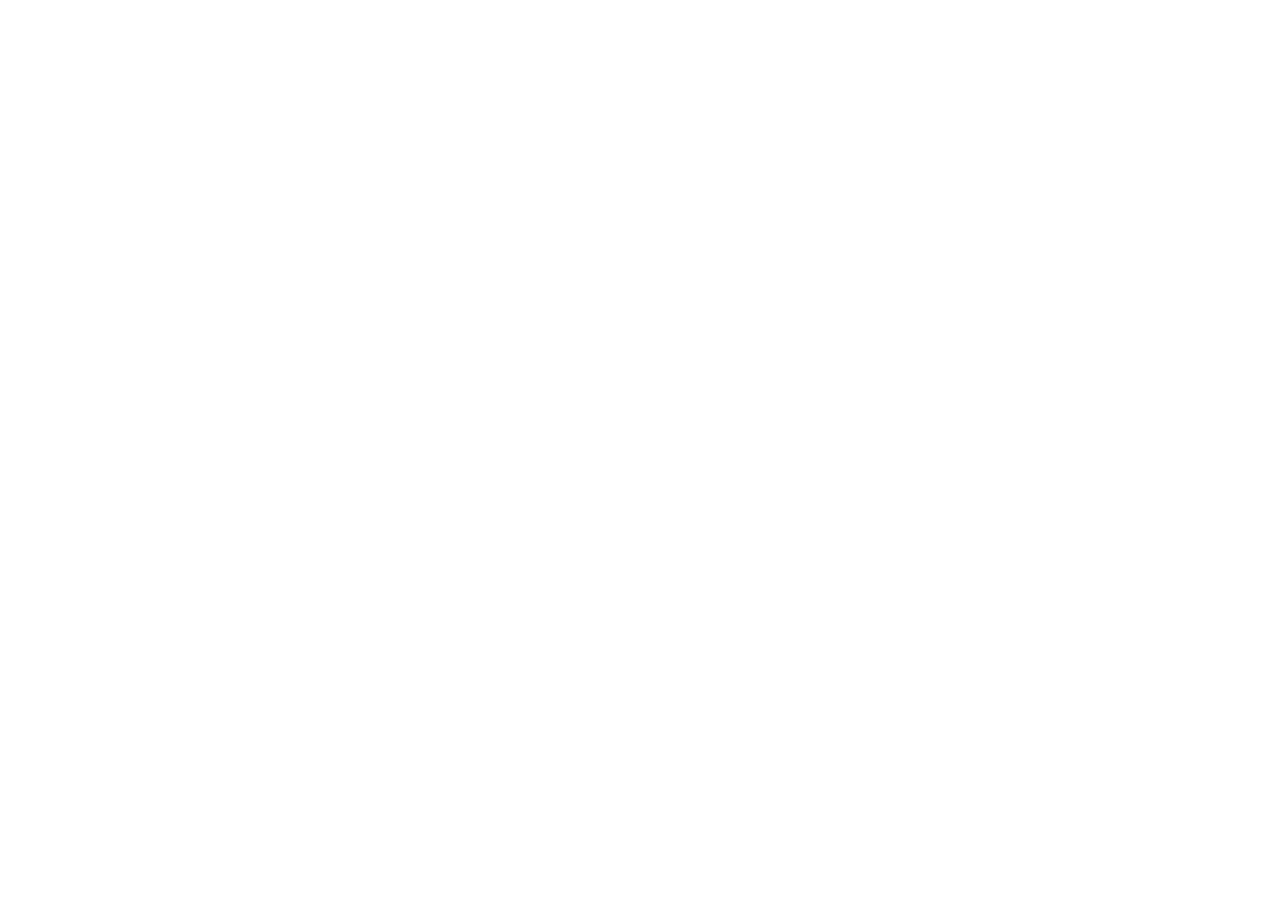
==== IDOR/index.html @ e3410c8d "init IDOR files" ====
<!doctype html>
<html lang="en">
  <head>
    <meta charset="UTF-8" />
    <meta name="viewport" content="width=device-width, initial-scale=1.0" />
    <title>IDOR Demonstration</title>
    <script src="./script.js" defer></script>
  </head>
  <body></body>
</html>
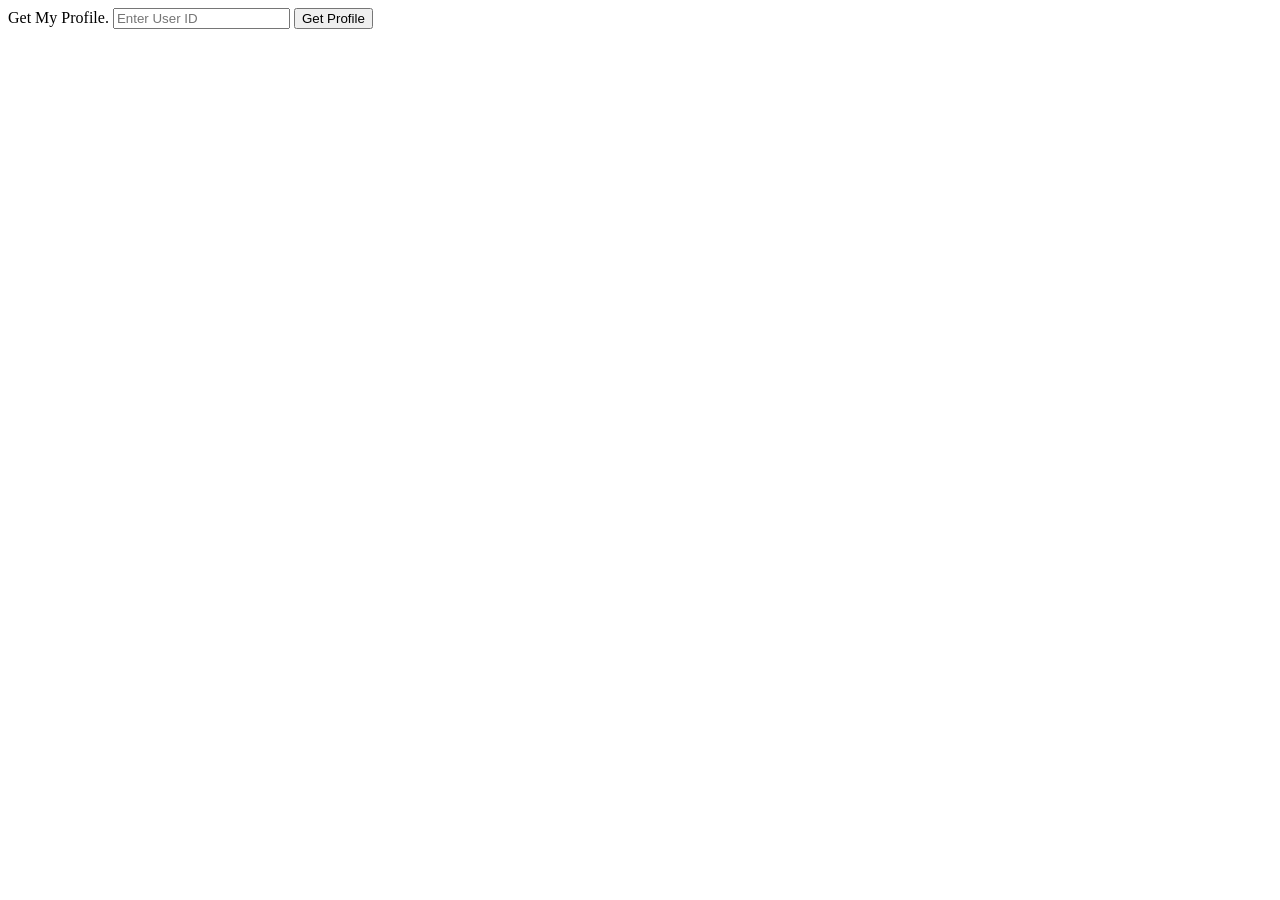
==== commit 74b5af21: "feat(IDOR): implemented the first version of the IDOR demonstration" ====
--- a/IDOR/index.html
+++ b/IDOR/index.html
@@ -6,5 +6,15 @@
     <title>IDOR Demonstration</title>
     <script src="./script.js" defer></script>
   </head>
-  <body></body>
+  <body>
+    <label for="get_user">Get My Profile.</label>
+    <input
+      type="text"
+      id="get_user"
+      name="get_user"
+      placeholder="Enter User ID"
+    />
+    <button type="submit" onClick="getUserProfile()">Get Profile</button>
+    <div id="result"></div>
+  </body>
 </html>
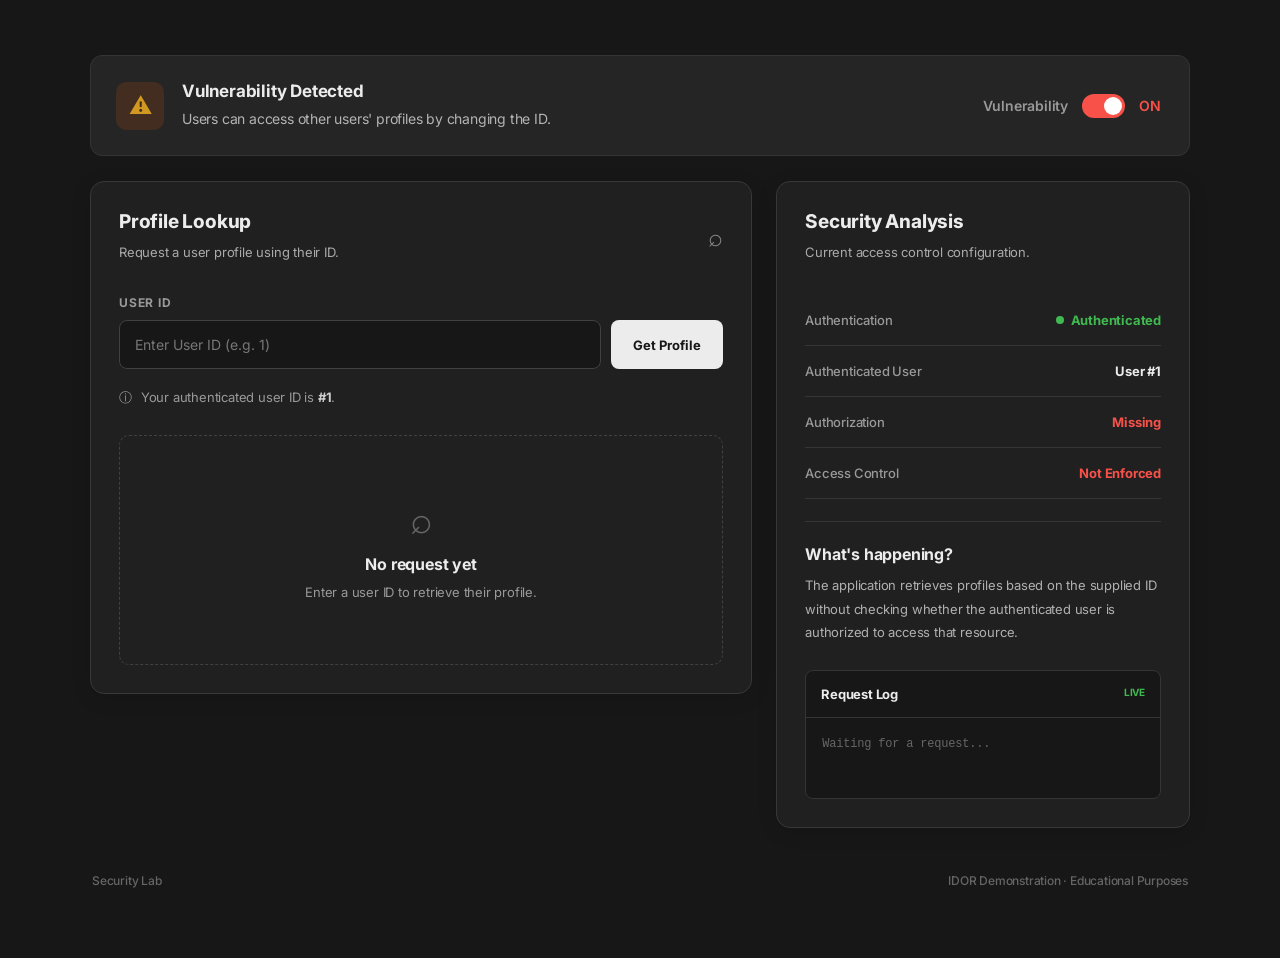
==== commit 8e385c63: "feat(IDOR): final version is done and the demonstration is fully functional and implemented" ====
--- a/IDOR/index.html
+++ b/IDOR/index.html
@@ -3,18 +3,156 @@
   <head>
     <meta charset="UTF-8" />
     <meta name="viewport" content="width=device-width, initial-scale=1.0" />
-    <title>IDOR Demonstration</title>
+
+    <title>IDOR Vulnerability Demo</title>
+
+    <link rel="preconnect" href="https://fonts.googleapis.com" />
+    <link rel="preconnect" href="https://fonts.gstatic.com" crossorigin />
+    <link
+      href="https://fonts.googleapis.com/css2?family=Inter:wght@400;500;600;700;800&display=swap"
+      rel="stylesheet"
+    />
+
+    <link rel="stylesheet" href="./style.css" />
     <script src="./script.js" defer></script>
   </head>
+
   <body>
-    <label for="get_user">Get My Profile.</label>
-    <input
-      type="text"
-      id="get_user"
-      name="get_user"
-      placeholder="Enter User ID"
-    />
-    <button type="submit" onClick="getUserProfile()">Get Profile</button>
-    <div id="result"></div>
+    <main class="container">
+      <section class="status-panel">
+        <div class="status-info">
+          <div class="status-icon" id="statusIcon">⚠</div>
+
+          <div>
+            <h3 id="statusTitle">Vulnerability Detected</h3>
+            <p id="statusDescription">
+              Users can access other users' profiles by changing the ID.
+            </p>
+          </div>
+        </div>
+
+        <div class="toggle-container">
+          <span class="toggle-label">Vulnerability</span>
+
+          <button
+            type="button"
+            class="toggle active"
+            id="vulnerabilityToggle"
+            aria-label="Toggle IDOR vulnerability"
+            aria-pressed="true"
+          >
+            <span></span>
+          </button>
+
+          <span id="toggleState">ON</span>
+        </div>
+      </section>
+
+      <section class="content-grid">
+        <div class="lookup-panel panel">
+          <div class="panel-heading">
+            <div>
+              <h2>Profile Lookup</h2>
+              <p>Request a user profile using their ID.</p>
+            </div>
+            <span class="panel-icon">⌕</span>
+          </div>
+
+          <div class="input-group">
+            <label for="get_user">USER ID</label>
+
+            <div class="input-wrapper">
+              <input
+                type="text"
+                id="get_user"
+                placeholder="Enter User ID (e.g. 1)"
+                autocomplete="off"
+              />
+
+              <button type="button" id="getProfileButton">Get Profile</button>
+            </div>
+          </div>
+
+          <div class="hint">
+            <span>ⓘ</span>
+            <p>
+              Your authenticated user ID is
+              <strong>#1</strong>.
+            </p>
+          </div>
+
+          <div class="result-container" id="result">
+            <div class="empty-state">
+              <span class="empty-icon">⌕</span>
+              <h3>No request yet</h3>
+              <p>Enter a user ID to retrieve their profile.</p>
+            </div>
+          </div>
+        </div>
+
+        <aside class="info-panel panel">
+          <div class="panel-heading">
+            <div>
+              <h2>Security Analysis</h2>
+              <p>Current access control configuration.</p>
+            </div>
+          </div>
+
+          <div class="analysis-item">
+            <span class="analysis-label">Authentication</span>
+            <span class="analysis-value success">
+              <span class="mini-dot"></span>
+              Authenticated
+            </span>
+          </div>
+
+          <div class="analysis-item">
+            <span class="analysis-label">Authenticated User</span>
+            <span class="analysis-value">User #1</span>
+          </div>
+
+          <div class="analysis-item">
+            <span class="analysis-label">Authorization</span>
+            <span class="analysis-value" id="authorizationStatus">
+              Missing
+            </span>
+          </div>
+
+          <div class="analysis-item">
+            <span class="analysis-label">Access Control</span>
+            <span class="analysis-value danger" id="accessControlStatus">
+              Not Enforced
+            </span>
+          </div>
+
+          <div class="divider"></div>
+
+          <div class="explanation">
+            <h3>What's happening?</h3>
+            <p id="explanationText">
+              The application retrieves profiles based on the supplied ID
+              without checking whether the authenticated user is authorized to
+              access that resource.
+            </p>
+          </div>
+
+          <div class="request-log">
+            <div class="log-heading">
+              <span>Request Log</span>
+              <span class="live-indicator">LIVE</span>
+            </div>
+
+            <div id="requestLog" class="log-content">
+              <p class="log-placeholder">Waiting for a request...</p>
+            </div>
+          </div>
+        </aside>
+      </section>
+
+      <footer>
+        <span>Security Lab</span>
+        <span>IDOR Demonstration · Educational Purposes</span>
+      </footer>
+    </main>
   </body>
 </html>
--- a/IDOR/style.css
+++ b/IDOR/style.css
@@ -0,0 +1,889 @@
+:root {
+  font-family: "Inter", sans-serif;
+  color: #ececec;
+  background: #171717;
+
+  --background: #171717;
+  --panel: #212121;
+  --panel-hover: #292929;
+  --border: #343434;
+  --text: #ececec;
+  --muted: #999999;
+  --green: #3fb950;
+  --red: #f85149;
+  --yellow: #d29922;
+}
+
+* {
+  box-sizing: border-box;
+  margin: 0;
+  padding: 0;
+}
+
+body {
+  min-height: 100vh;
+  background: var(--background);
+  padding: 50px 20px;
+}
+
+button,
+input {
+  font: inherit;
+}
+
+.container {
+  width: 100%;
+  max-width: 1100px;
+  margin: auto;
+}
+
+.header {
+  display: flex;
+  justify-content: space-between;
+  align-items: flex-start;
+  margin-bottom: 35px;
+}
+
+.logo {
+  display: flex;
+  align-items: center;
+  gap: 9px;
+  font-size: 14px;
+  font-weight: 700;
+  margin-bottom: 24px;
+  color: #d1d1d1;
+}
+
+.logo-icon {
+  background: #303030;
+  border: 1px solid #444;
+  border-radius: 8px;
+  width: 30px;
+  height: 30px;
+  display: grid;
+  place-items: center;
+}
+
+.header h1 {
+  font-size: 29px;
+  font-weight: 700;
+  letter-spacing: -1px;
+}
+
+.subtitle {
+  color: var(--muted);
+  margin-top: 8px;
+  font-size: 14px;
+}
+
+.lab-badge {
+  display: flex;
+  align-items: center;
+  gap: 8px;
+  padding: 9px 13px;
+  background: #252525;
+  border: 1px solid var(--border);
+  border-radius: 20px;
+  color: #bdbdbd;
+  font-size: 12px;
+}
+
+.status-dot,
+.mini-dot {
+  width: 8px;
+  height: 8px;
+  border-radius: 50%;
+  background: var(--green);
+}
+
+.status-panel {
+  background: #252525;
+  border: 1px solid var(--border);
+  border-radius: 12px;
+  padding: 20px;
+  display: flex;
+  justify-content: space-between;
+  align-items: center;
+  gap: 20px;
+  margin-bottom: 22px;
+}
+
+.status-info {
+  display: flex;
+  align-items: center;
+  gap: 15px;
+}
+
+.status-icon {
+  width: 42px;
+  height: 42px;
+  border-radius: 10px;
+  background: #422d20;
+  color: var(--yellow);
+  display: grid;
+  place-items: center;
+  font-size: 20px;
+}
+
+.status-info h3 {
+  font-size: 14px;
+  margin-bottom: 5px;
+}
+
+.status-info p {
+  font-size: 12px;
+  color: var(--muted);
+  line-height: 1.6;
+}
+
+.toggle-container {
+  display: flex;
+  align-items: center;
+  gap: 12px;
+  font-size: 12px;
+  font-weight: 600;
+}
+
+.toggle-label {
+  color: var(--muted);
+}
+
+.toggle {
+  width: 43px;
+  height: 24px;
+  border-radius: 20px;
+  border: none;
+  background: #555;
+  cursor: pointer;
+  padding: 3px;
+  transition: background 0.2s;
+}
+
+.toggle span {
+  display: block;
+  height: 18px;
+  width: 18px;
+  border-radius: 50%;
+  background: white;
+  transition: transform 0.2s;
+}
+
+.toggle.active {
+  background: var(--red);
+}
+
+.toggle.active span {
+  transform: translateX(19px);
+}
+
+#toggleState {
+  color: var(--red);
+  min-width: 25px;
+}
+
+.content-grid {
+  display: grid;
+  grid-template-columns: 1.6fr 1fr;
+  gap: 24px;
+  align-items: start;
+}
+
+.panel {
+  background: #202020;
+  border: 1px solid #383838;
+  box-shadow: 0 4px 20px rgba(0, 0, 0, 0.12);
+  border-radius: 12px;
+  padding: 23px;
+}
+
+.panel-heading {
+  display: flex;
+  justify-content: space-between;
+  align-items: center;
+  margin-bottom: 28px;
+}
+
+.panel-heading h2 {
+  font-size: 16px;
+  font-weight: 600;
+  margin-bottom: 7px;
+}
+
+.panel-heading p {
+  color: var(--muted);
+  font-size: 12px;
+}
+
+.panel-icon {
+  font-size: 25px;
+  color: #888;
+}
+
+.input-group label {
+  display: block;
+  font-size: 10px;
+  letter-spacing: 1px;
+  color: var(--muted);
+  font-weight: 700;
+  margin-bottom: 10px;
+}
+
+.input-wrapper {
+  display: flex;
+  gap: 10px;
+}
+
+.input-wrapper input {
+  flex: 1;
+  min-width: 0;
+  background: #171717;
+  border: 1px solid #414141;
+  color: white;
+  padding: 13px;
+  border-radius: 8px;
+  outline: none;
+  font-size: 13px;
+}
+
+.input-wrapper input:focus {
+  border-color: #888;
+}
+
+.input-wrapper button {
+  background: #ececec;
+  color: #171717;
+  border: none;
+  border-radius: 8px;
+  padding: 0 17px;
+  font-size: 12px;
+  font-weight: 700;
+  cursor: pointer;
+  transition: background 0.2s;
+}
+
+.input-wrapper button:hover {
+  background: #cfcfcf;
+}
+
+.hint {
+  display: flex;
+  gap: 9px;
+  align-items: center;
+  margin-top: 14px;
+  color: var(--muted);
+  font-size: 11px;
+}
+
+.hint strong {
+  color: #ccc;
+}
+
+.result-container {
+  margin-top: 26px;
+  min-height: 230px;
+}
+
+.empty-state {
+  min-height: 230px;
+  display: flex;
+  flex-direction: column;
+  justify-content: center;
+  align-items: center;
+  text-align: center;
+  border: 1px dashed #414141;
+  border-radius: 10px;
+}
+
+.empty-icon {
+  font-size: 32px;
+  color: #666;
+  margin-bottom: 12px;
+}
+
+.empty-state h3 {
+  font-size: 13px;
+  margin-bottom: 7px;
+}
+
+.empty-state p {
+  font-size: 11px;
+  color: var(--muted);
+}
+
+.profile-card {
+  background: #191919;
+  border: 1px solid #383838;
+  border-radius: 10px;
+  padding: 20px;
+  animation: appear 0.25s ease;
+}
+
+.profile-header {
+  display: flex;
+  align-items: center;
+  gap: 15px;
+  margin-bottom: 22px;
+}
+
+.profile-header img {
+  width: 65px;
+  height: 65px;
+  border-radius: 50%;
+  object-fit: cover;
+  border: 2px solid #444;
+}
+
+.profile-header h2 {
+  font-size: 17px;
+  margin-bottom: 6px;
+}
+
+.username {
+  color: var(--muted);
+  font-size: 12px;
+}
+
+.profile-id {
+  margin-left: auto;
+  align-self: flex-start;
+  font-size: 10px;
+  color: #aaa;
+  background: #303030;
+  padding: 6px 9px;
+  border-radius: 5px;
+}
+
+.profile-details {
+  display: grid;
+  grid-template-columns: 1fr 1fr;
+  gap: 15px;
+  margin-bottom: 18px;
+}
+
+.detail-item {
+  background: #242424;
+  padding: 12px;
+  border-radius: 7px;
+}
+
+.detail-item span {
+  display: block;
+  color: var(--muted);
+  font-size: 10px;
+  margin-bottom: 7px;
+}
+
+.detail-item strong {
+  font-size: 13px;
+}
+
+.bio {
+  border-top: 1px solid #353535;
+  padding-top: 16px;
+}
+
+.bio span {
+  display: block;
+  color: var(--muted);
+  font-size: 10px;
+  margin-bottom: 8px;
+}
+
+.bio p {
+  color: #ddd;
+  font-size: 12px;
+  line-height: 1.6;
+}
+
+.access-result {
+  display: flex;
+  align-items: center;
+  gap: 8px;
+  padding: 11px;
+  border-radius: 7px;
+  margin-bottom: 17px;
+  font-size: 11px;
+  font-weight: 600;
+}
+
+.access-result.granted {
+  background: #193222;
+  color: #75d995;
+}
+
+.access-result.denied {
+  background: #3b2020;
+  color: #ff8585;
+}
+
+.error-message {
+  padding: 25px;
+  text-align: center;
+  background: #2c1e1e;
+  border: 1px solid #603333;
+  border-radius: 9px;
+}
+
+.error-message h3 {
+  color: #ff8585;
+  font-size: 14px;
+  margin-bottom: 8px;
+}
+
+.error-message p {
+  color: #c5a0a0;
+  font-size: 11px;
+  line-height: 1.6;
+}
+
+.analysis-item {
+  display: flex;
+  justify-content: space-between;
+  align-items: center;
+  padding: 15px 0;
+  border-bottom: 1px solid #353535;
+  gap: 10px;
+}
+
+.analysis-label {
+  font-size: 11px;
+  color: var(--muted);
+}
+
+.analysis-value {
+  font-size: 11px;
+  font-weight: 600;
+  display: flex;
+  align-items: center;
+  gap: 7px;
+}
+
+.success {
+  color: var(--green);
+}
+
+.danger {
+  color: var(--red);
+}
+
+.safe {
+  color: var(--green);
+}
+
+.divider {
+  height: 1px;
+  background: #353535;
+  margin: 22px 0;
+}
+
+.explanation h3 {
+  font-size: 13px;
+  margin-bottom: 10px;
+}
+
+.explanation p {
+  font-size: 11px;
+  color: var(--muted);
+  line-height: 1.8;
+}
+
+.request-log {
+  margin-top: 25px;
+  background: #171717;
+  border: 1px solid #353535;
+  border-radius: 8px;
+  overflow: hidden;
+}
+
+.log-heading {
+  display: flex;
+  justify-content: space-between;
+  padding: 12px;
+  border-bottom: 1px solid #353535;
+  font-size: 11px;
+  font-weight: 600;
+}
+
+.live-indicator {
+  color: var(--green);
+  font-size: 9px;
+}
+
+.log-content {
+  padding: 13px;
+  min-height: 80px;
+  font-family: monospace;
+  font-size: 10px;
+  line-height: 1.8;
+  color: #aaa;
+  overflow-wrap: anywhere;
+}
+
+.log-placeholder {
+  color: #666;
+}
+
+.log-success {
+  color: var(--green);
+}
+
+.log-error {
+  color: var(--red);
+}
+
+footer {
+  display: flex;
+  justify-content: space-between;
+  color: #666;
+  font-size: 10px;
+  margin-top: 35px;
+}
+
+@keyframes appear {
+  from {
+    opacity: 0;
+    transform: translateY(5px);
+  }
+
+  to {
+    opacity: 1;
+    transform: translateY(0);
+  }
+}
+
+@media (max-width: 750px) {
+  body {
+    padding: 25px 14px;
+  }
+
+  .content-grid {
+    grid-template-columns: 1fr;
+  }
+
+  .header {
+    flex-direction: column;
+    gap: 15px;
+  }
+
+  .status-panel {
+    align-items: flex-start;
+    flex-direction: column;
+  }
+}
+
+@media (max-width: 430px) {
+  .input-wrapper {
+    flex-direction: column;
+  }
+
+  .input-wrapper button {
+    padding: 13px;
+  }
+
+  .toggle-container {
+    width: 100%;
+  }
+
+  footer {
+    gap: 12px;
+    flex-direction: column;
+  }
+}
+
+/* ==============================
+   Global typography
+============================== */
+
+body {
+  padding: 55px 24px;
+  font-size: 15px;
+  letter-spacing: -0.2px;
+}
+
+h1,
+h2,
+h3,
+strong,
+button {
+  font-weight: 700;
+}
+
+p {
+  line-height: 1.7;
+}
+
+/* ==============================
+   Status panel
+============================== */
+
+.status-panel {
+  padding: 25px;
+  margin-bottom: 25px;
+}
+
+.status-info {
+  gap: 18px;
+}
+
+.status-icon {
+  width: 48px;
+  height: 48px;
+  font-size: 23px;
+}
+
+.status-info h3 {
+  font-size: 17px;
+  font-weight: 700;
+  margin-bottom: 7px;
+}
+
+.status-info p {
+  font-size: 14px;
+  color: #b4b4b4;
+}
+
+.toggle-container {
+  font-size: 14px;
+  gap: 14px;
+}
+
+.toggle-label {
+  font-weight: 600;
+}
+
+/* ==============================
+   Panels
+============================== */
+
+.panel {
+  padding: 28px;
+  border-radius: 14px;
+}
+
+.panel-heading {
+  margin-bottom: 32px;
+}
+
+.panel-heading h2 {
+  font-size: 19px;
+  font-weight: 750;
+  margin-bottom: 8px;
+}
+
+.panel-heading p {
+  font-size: 13px;
+  color: #aaa;
+}
+
+/* ==============================
+   Input
+============================== */
+
+.input-group label {
+  font-size: 12px;
+  font-weight: 700;
+  letter-spacing: 0.8px;
+}
+
+.input-wrapper input {
+  padding: 15px;
+  font-size: 14px;
+}
+
+.input-wrapper input::placeholder {
+  color: #777;
+}
+
+.input-wrapper button {
+  padding: 0 22px;
+  font-size: 13px;
+  font-weight: 700;
+}
+
+.hint {
+  font-size: 13px;
+  margin-top: 17px;
+}
+
+/* ==============================
+   Empty state
+============================== */
+
+.empty-state h3 {
+  font-size: 16px;
+  font-weight: 700;
+}
+
+.empty-state p {
+  font-size: 13px;
+}
+
+.empty-icon {
+  font-size: 38px;
+}
+
+/* ==============================
+   Profile card
+============================== */
+
+.profile-card {
+  padding: 24px;
+  border-radius: 12px;
+}
+
+.profile-header {
+  gap: 18px;
+}
+
+.profile-header img {
+  width: 76px;
+  height: 76px;
+}
+
+.profile-header h2 {
+  font-size: 21px;
+  font-weight: 750;
+  margin-bottom: 7px;
+}
+
+.username {
+  font-size: 14px;
+  color: #aaa;
+}
+
+.profile-id {
+  font-size: 12px;
+  font-weight: 600;
+  padding: 7px 10px;
+}
+
+.access-result {
+  font-size: 13px;
+  padding: 14px;
+  line-height: 1.6;
+  font-weight: 700;
+}
+
+.profile-details {
+  gap: 13px;
+}
+
+.detail-item {
+  padding: 15px;
+}
+
+.detail-item span,
+.bio span {
+  font-size: 12px;
+  font-weight: 600;
+  letter-spacing: 0.3px;
+}
+
+.detail-item strong {
+  font-size: 15px;
+  font-weight: 700;
+}
+
+.bio {
+  padding-top: 20px;
+}
+
+.bio p {
+  font-size: 14px;
+  color: #ddd;
+}
+
+/* ==============================
+   Security analysis
+============================== */
+
+.analysis-item {
+  padding: 17px 0;
+}
+
+.analysis-label {
+  font-size: 13px;
+  font-weight: 500;
+}
+
+.analysis-value {
+  font-size: 13px;
+  font-weight: 700;
+}
+
+.explanation h3 {
+  font-size: 16px;
+  font-weight: 700;
+}
+
+.explanation p {
+  font-size: 13px;
+  color: #b0b0b0;
+}
+
+/* ==============================
+   Request log
+============================== */
+
+.log-heading {
+  padding: 15px;
+  font-size: 13px;
+  font-weight: 700;
+}
+
+.log-content {
+  padding: 16px;
+  font-size: 12px;
+  line-height: 2;
+}
+
+.live-indicator {
+  font-size: 10px;
+  font-weight: 700;
+}
+
+/* ==============================
+   Error states
+============================== */
+
+.error-message {
+  padding: 30px 22px;
+}
+
+.error-message h3 {
+  font-size: 17px;
+  font-weight: 700;
+}
+
+.error-message p {
+  font-size: 13px;
+}
+
+/* ==============================
+   Footer
+============================== */
+
+footer {
+  font-size: 12px;
+  font-weight: 500;
+  margin-top: 30px;
+  padding: 15px 2px;
+}
+
+/* ==============================
+   Responsive
+============================== */
+
+@media (max-width: 750px) {
+  body {
+    padding: 25px 14px;
+  }
+
+  .panel {
+    padding: 20px;
+  }
+
+  .status-info p {
+    max-width: 300px;
+  }
+}
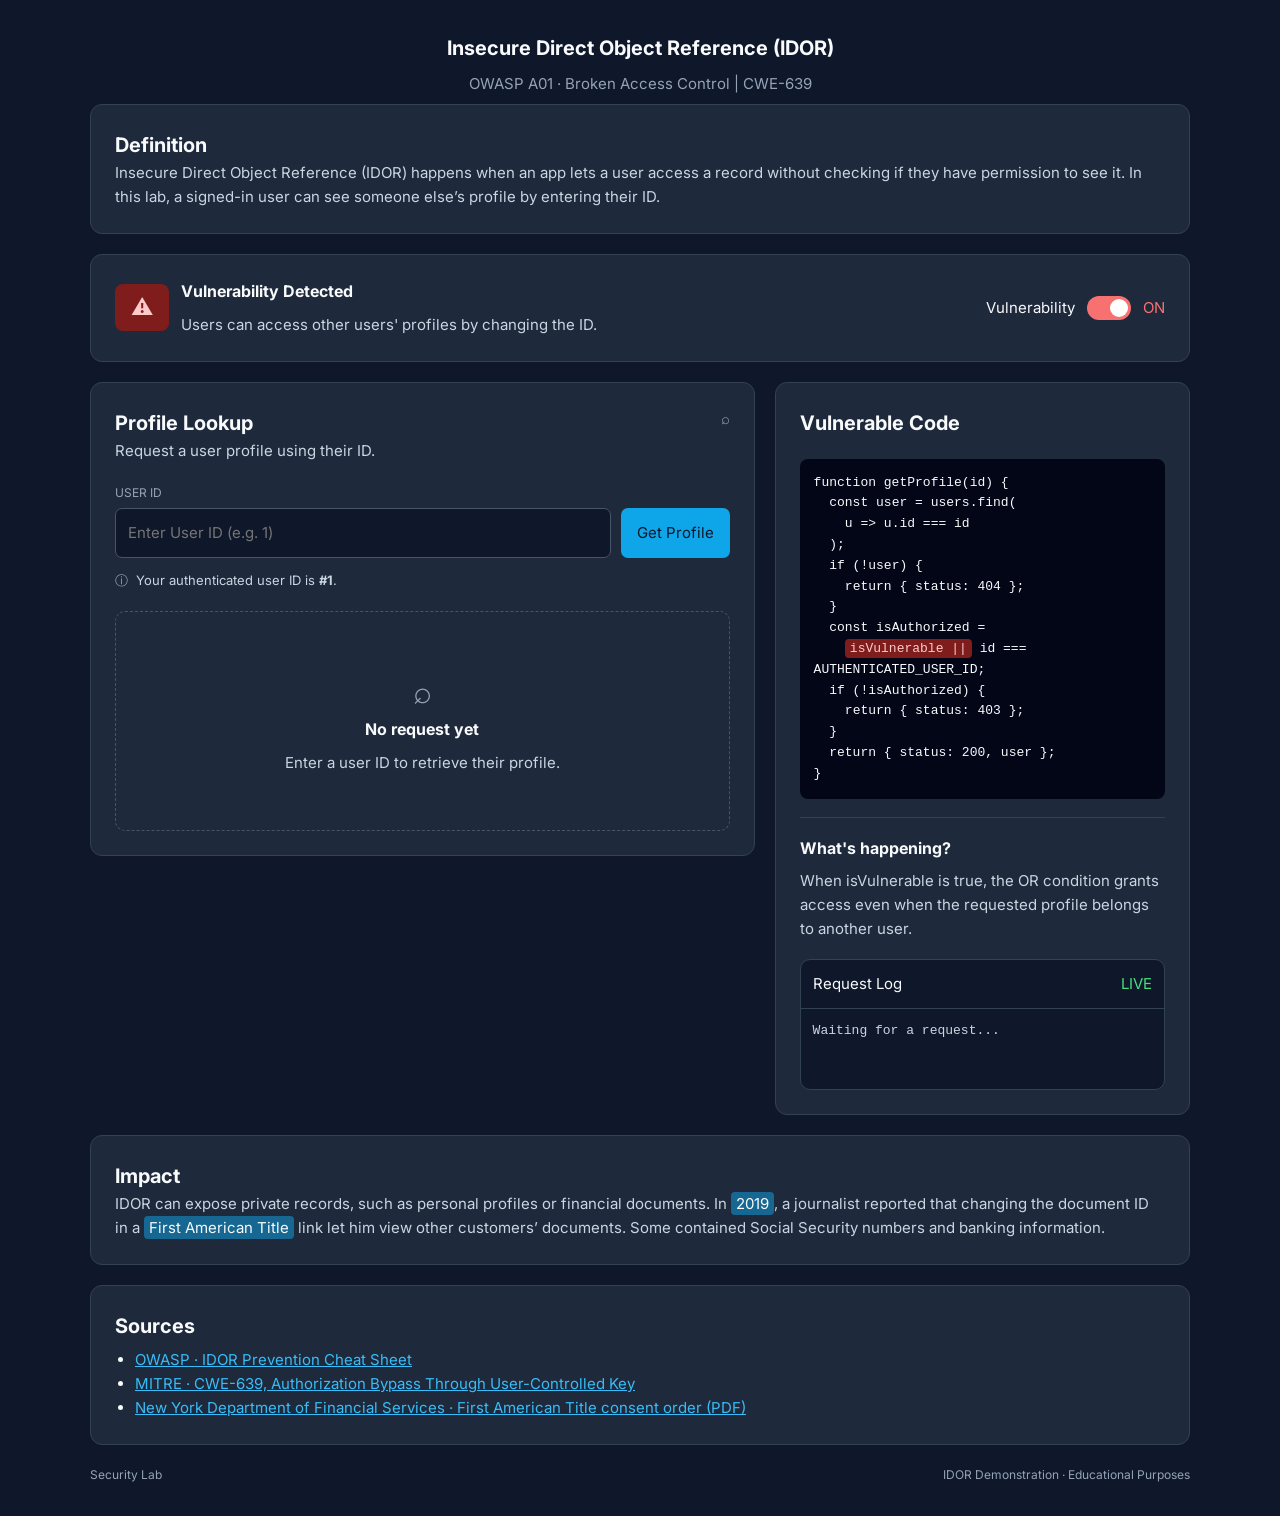
==== commit d6a5d644: "styled IDOR lab" ====
--- a/IDOR/index.html
+++ b/IDOR/index.html
@@ -18,7 +18,20 @@
   </head>
 
   <body>
+        <header class="site-header">
+        <h1>Insecure Direct Object Reference (IDOR)</h1>
+        <p>OWASP A01 · Broken Access Control | CWE-639</p>
+        </header>
+
     <main class="container">
+      <section class="panel" id="definition">
+        <h2>Definition</h2>
+        <p>
+          Insecure Direct Object Reference (IDOR) happens when an app lets a user
+          access a record without checking if they have permission to see it.
+          In this lab, a signed-in user can see someone else’s profile by entering their ID.
+        </p>             
+      </section>
       <section class="status-panel">
         <div class="status-info">
           <div class="status-icon" id="statusIcon">⚠</div>
@@ -91,40 +104,24 @@
         </div>
 
         <aside class="info-panel panel">
-          <div class="panel-heading">
-            <div>
-              <h2>Security Analysis</h2>
-              <p>Current access control configuration.</p>
-            </div>
-          </div>
-
-          <div class="analysis-item">
-            <span class="analysis-label">Authentication</span>
-            <span class="analysis-value success">
-              <span class="mini-dot"></span>
-              Authenticated
-            </span>
-          </div>
-
-          <div class="analysis-item">
-            <span class="analysis-label">Authenticated User</span>
-            <span class="analysis-value">User #1</span>
-          </div>
-
-          <div class="analysis-item">
-            <span class="analysis-label">Authorization</span>
-            <span class="analysis-value" id="authorizationStatus">
-              Missing
-            </span>
-          </div>
-
-          <div class="analysis-item">
-            <span class="analysis-label">Access Control</span>
-            <span class="analysis-value danger" id="accessControlStatus">
-              Not Enforced
-            </span>
-          </div>
-
+          <div class="panel-heading"><h2 id="codeTitle">Vulnerable Code</h2></div>
+          <pre><code>function getProfile(id) {
+  const user = users.find(
+    u =&gt; u.id === id
+  );
+  if (!user) {
+    return { status: 404 };
+  }
+<span id="vulnerableCheck">  const isAuthorized =
+    <mark class="bug">isVulnerable ||</mark> id === AUTHENTICATED_USER_ID;
+  if (!isAuthorized) {
+    return { status: 403 };
+  }
+</span><span id="guard" hidden>  <mark class="fix">if (id !== AUTHENTICATED_USER_ID) {</mark>
+    return { status: 403 };
+  }
+</span>  return { status: 200, user };
+}</code></pre>
           <div class="divider"></div>
 
           <div class="explanation">
@@ -149,6 +146,24 @@
         </aside>
       </section>
 
+<!-- Impact -->
+<section id="impact" class="panel">
+    <h2>Impact</h2>
+    <p>
+        IDOR can expose private records, such as personal profiles or financial documents.
+        In <mark>2019</mark>, a journalist reported that changing the document ID in a
+        <mark>First American Title</mark> link let him view other customers’ documents.
+        Some contained Social Security numbers and banking information.
+    </p>
+</section>
+      <section class="panel" id="sources">
+        <h2>Sources</h2>
+        <ul>
+          <li><a href="https://cheatsheetseries.owasp.org/cheatsheets/Insecure_Direct_Object_Reference_Prevention_Cheat_Sheet.html">OWASP · IDOR Prevention Cheat Sheet</a></li>
+          <li><a href="https://cwe.mitre.org/data/definitions/639.html">MITRE · CWE-639, Authorization Bypass Through User-Controlled Key</a></li>
+          <li><a href="https://www.dfs.ny.gov/system/files/documents/2024/10/ea20231127_co_first_american.pdf">New York Department of Financial Services · First American Title consent order (PDF)</a></li>
+        </ul>
+      </section>
       <footer>
         <span>Security Lab</span>
         <span>IDOR Demonstration · Educational Purposes</span>
--- a/IDOR/style.css
+++ b/IDOR/style.css
@@ -1,889 +1,126 @@
-:root {
-  font-family: "Inter", sans-serif;
-  color: #ececec;
-  background: #171717;
-
-  --background: #171717;
-  --panel: #212121;
-  --panel-hover: #292929;
-  --border: #343434;
-  --text: #ececec;
-  --muted: #999999;
-  --green: #3fb950;
-  --red: #f85149;
-  --yellow: #d29922;
+/* Page and cards */
+* { box-sizing: border-box; }
+body {
+    margin: 0; padding: 32px 16px;
+    background: #0f172a; color: #f8fafc;
+    font: 15px/1.6 "Inter", Arial, sans-serif;
+}
+.container { max-width: 1100px; margin: auto; }
+h1, h2, h3, p { margin: 0; }
+h1, h2 { font-size: 20px; }
+h3 { font-size: 16px; }
+p { color: #cbd5e1; }
+button, input { font: inherit; }
+button { cursor: pointer; }
+.panel, .status-panel {
+    min-width: 0; padding: 24px;
+    background: #1e293b; border: 1px solid #334155; border-radius: 12px;
 }
 
-* {
-  box-sizing: border-box;
-  margin: 0;
-  padding: 0;
+/* Header */
+.site-header {
+    text-align: center;
+    padding-bottom: 0;
+}
+h1, h2 {
+    color: #f8fafc;
 }
 
-body {
-  min-height: 100vh;
-  background: var(--background);
-  padding: 50px 20px;
+h1 {
+    margin: 0;
 }
 
-button,
-input {
-  font: inherit;
+h2 {
+    margin-top: 0;
 }
 
-.container {
-  width: 100%;
-  max-width: 1100px;
-  margin: auto;
+h3 {
+    margin-bottom: 8px;
 }
 
-.header {
-  display: flex;
-  justify-content: space-between;
-  align-items: flex-start;
-  margin-bottom: 35px;
+.site-header p {
+    margin: 8px 0;
+    color: #94a3b8;
 }
 
-.logo {
-  display: flex;
-  align-items: center;
-  gap: 9px;
-  font-size: 14px;
-  font-weight: 700;
-  margin-bottom: 24px;
-  color: #d1d1d1;
+/* Definition */
+#definition { margin-bottom: 20px; }
+.classification { margin-top: 6px; color: #94a3b8; font-size: 13px; }
+
+/* Vulnerability status and switch */
+.status-panel {
+    --red: #f87171; --green: #4ade80; --yellow: #fecaca;
+    display: flex; align-items: center; justify-content: space-between;
+    flex-wrap: wrap; gap: 16px; margin-bottom: 20px;
+}
+.status-info, .toggle-container { display: flex; align-items: center; gap: 12px; }
+.status-icon { padding: 6px 16px; border-radius: 8px; font-size: 22px; }
+.toggle { width: 44px; padding: 3px; background: #475569; border: 0; border-radius: 20px; }
+.toggle span { display: block; width: 18px; height: 18px; background: white; border-radius: 50%; }
+.toggle.active { background: #f87171; }
+.toggle.active span { transform: translateX(20px); }
+
+/* Profile Lookup */
+.content-grid { display: grid; grid-template-columns: 1.6fr 1fr; gap: 20px; align-items: start; }
+.panel-heading, .input-wrapper { display: flex; justify-content: space-between; gap: 10px; }
+.panel-heading { margin-bottom: 20px; }
+.input-group label, .hint, .panel-icon { color: #94a3b8; }
+.input-group label { display: block; margin-bottom: 6px; font-size: 12px; }
+.input-wrapper input {
+    flex: 1; min-width: 0; padding: 12px;
+    background: #0f172a; color: white; border: 1px solid #475569; border-radius: 7px;
+}
+.input-wrapper button { padding: 10px 16px; background: #0ea5e9; color: #0f172a; border: 0; border-radius: 7px; }
+.hint { display: flex; gap: 8px; margin-top: 12px; font-size: 13px; }
+
+/* Lookup result */
+.result-container { margin-top: 20px; }
+.empty-state {
+    display: grid; align-content: center; min-height: 220px;
+    text-align: center; border: 1px dashed #475569; border-radius: 10px;
+}
+.empty-icon { color: #94a3b8; font-size: 32px; }
+.profile-card, .request-log { background: #0f172a; border: 1px solid #334155; border-radius: 10px; }
+.profile-card { padding: 18px; }
+.profile-header { display: flex; align-items: center; flex-wrap: wrap; gap: 12px; margin: 16px 0; }
+.profile-header img { width: 60px; height: 60px; object-fit: cover; border-radius: 50%; }
+.profile-id { margin-left: auto; }
+.profile-details { display: grid; grid-template-columns: 1fr 1fr; gap: 12px; margin-bottom: 14px; }
+.detail-item { padding: 10px; background: #1e293b; border-radius: 6px; }
+.detail-item span, .bio span { display: block; color: #94a3b8; font-size: 12px; }
+.access-result, .error-message { padding: 12px; border-radius: 7px; }
+.access-result, .fix { background: #14532d; color: #bbf7d0; }
+.error-message, .bug { background: #7f1d1d; color: #fecaca; }
+
+/* Code and What's happening? */
+pre {
+    margin: 0; padding: 14px; background: #020617; border-radius: 8px;
+    font-size: 13px; white-space: pre-wrap; overflow-wrap: anywhere;
+}
+.divider { margin: 18px 0; border-top: 1px solid #334155; }
+
+/* Request Log */
+.request-log { margin-top: 18px; }
+.log-heading { display: flex; justify-content: space-between; padding: 12px; border-bottom: 1px solid #334155; }
+.log-content { padding: 12px; min-height: 80px; font: 13px/1.6 monospace; overflow-wrap: anywhere; }
+.live-indicator, .log-success { color: #4ade80; }
+.log-error { color: #f87171; }
+
+/* Impact, Sources and footer */
+#impact, #sources, footer { margin-top: 20px; }
+#sources ul { margin: 6px 0 0; padding-left: 20px; }
+#sources a { color: #38bdf8; }
+footer { display: flex; justify-content: space-between; flex-wrap: wrap; gap: 8px; color: #94a3b8; font-size: 12px; }
+
+mark {
+    background-color: rgba(14, 165, 233, 0.5);
+    color: #f8fafc;
+    padding: 2px 5px;
+    border-radius: 4px;
 }
 
-.logo-icon {
-  background: #303030;
-  border: 1px solid #444;
-  border-radius: 8px;
-  width: 30px;
-  height: 30px;
-  display: grid;
-  place-items: center;
-}
-
-.header h1 {
-  font-size: 29px;
-  font-weight: 700;
-  letter-spacing: -1px;
-}
-
-.subtitle {
-  color: var(--muted);
-  margin-top: 8px;
-  font-size: 14px;
-}
-
-.lab-badge {
-  display: flex;
-  align-items: center;
-  gap: 8px;
-  padding: 9px 13px;
-  background: #252525;
-  border: 1px solid var(--border);
-  border-radius: 20px;
-  color: #bdbdbd;
-  font-size: 12px;
-}
-
-.status-dot,
-.mini-dot {
-  width: 8px;
-  height: 8px;
-  border-radius: 50%;
-  background: var(--green);
-}
-
-.status-panel {
-  background: #252525;
-  border: 1px solid var(--border);
-  border-radius: 12px;
-  padding: 20px;
-  display: flex;
-  justify-content: space-between;
-  align-items: center;
-  gap: 20px;
-  margin-bottom: 22px;
-}
-
-.status-info {
-  display: flex;
-  align-items: center;
-  gap: 15px;
-}
-
-.status-icon {
-  width: 42px;
-  height: 42px;
-  border-radius: 10px;
-  background: #422d20;
-  color: var(--yellow);
-  display: grid;
-  place-items: center;
-  font-size: 20px;
-}
-
-.status-info h3 {
-  font-size: 14px;
-  margin-bottom: 5px;
-}
-
-.status-info p {
-  font-size: 12px;
-  color: var(--muted);
-  line-height: 1.6;
-}
-
-.toggle-container {
-  display: flex;
-  align-items: center;
-  gap: 12px;
-  font-size: 12px;
-  font-weight: 600;
-}
-
-.toggle-label {
-  color: var(--muted);
-}
-
-.toggle {
-  width: 43px;
-  height: 24px;
-  border-radius: 20px;
-  border: none;
-  background: #555;
-  cursor: pointer;
-  padding: 3px;
-  transition: background 0.2s;
-}
-
-.toggle span {
-  display: block;
-  height: 18px;
-  width: 18px;
-  border-radius: 50%;
-  background: white;
-  transition: transform 0.2s;
-}
-
-.toggle.active {
-  background: var(--red);
-}
-
-.toggle.active span {
-  transform: translateX(19px);
-}
-
-#toggleState {
-  color: var(--red);
-  min-width: 25px;
-}
-
-.content-grid {
-  display: grid;
-  grid-template-columns: 1.6fr 1fr;
-  gap: 24px;
-  align-items: start;
-}
-
-.panel {
-  background: #202020;
-  border: 1px solid #383838;
-  box-shadow: 0 4px 20px rgba(0, 0, 0, 0.12);
-  border-radius: 12px;
-  padding: 23px;
-}
-
-.panel-heading {
-  display: flex;
-  justify-content: space-between;
-  align-items: center;
-  margin-bottom: 28px;
-}
-
-.panel-heading h2 {
-  font-size: 16px;
-  font-weight: 600;
-  margin-bottom: 7px;
-}
-
-.panel-heading p {
-  color: var(--muted);
-  font-size: 12px;
-}
-
-.panel-icon {
-  font-size: 25px;
-  color: #888;
-}
-
-.input-group label {
-  display: block;
-  font-size: 10px;
-  letter-spacing: 1px;
-  color: var(--muted);
-  font-weight: 700;
-  margin-bottom: 10px;
-}
-
-.input-wrapper {
-  display: flex;
-  gap: 10px;
-}
-
-.input-wrapper input {
-  flex: 1;
-  min-width: 0;
-  background: #171717;
-  border: 1px solid #414141;
-  color: white;
-  padding: 13px;
-  border-radius: 8px;
-  outline: none;
-  font-size: 13px;
-}
-
-.input-wrapper input:focus {
-  border-color: #888;
-}
-
-.input-wrapper button {
-  background: #ececec;
-  color: #171717;
-  border: none;
-  border-radius: 8px;
-  padding: 0 17px;
-  font-size: 12px;
-  font-weight: 700;
-  cursor: pointer;
-  transition: background 0.2s;
-}
-
-.input-wrapper button:hover {
-  background: #cfcfcf;
-}
-
-.hint {
-  display: flex;
-  gap: 9px;
-  align-items: center;
-  margin-top: 14px;
-  color: var(--muted);
-  font-size: 11px;
-}
-
-.hint strong {
-  color: #ccc;
-}
-
-.result-container {
-  margin-top: 26px;
-  min-height: 230px;
-}
-
-.empty-state {
-  min-height: 230px;
-  display: flex;
-  flex-direction: column;
-  justify-content: center;
-  align-items: center;
-  text-align: center;
-  border: 1px dashed #414141;
-  border-radius: 10px;
-}
-
-.empty-icon {
-  font-size: 32px;
-  color: #666;
-  margin-bottom: 12px;
-}
-
-.empty-state h3 {
-  font-size: 13px;
-  margin-bottom: 7px;
-}
-
-.empty-state p {
-  font-size: 11px;
-  color: var(--muted);
-}
-
-.profile-card {
-  background: #191919;
-  border: 1px solid #383838;
-  border-radius: 10px;
-  padding: 20px;
-  animation: appear 0.25s ease;
-}
-
-.profile-header {
-  display: flex;
-  align-items: center;
-  gap: 15px;
-  margin-bottom: 22px;
-}
-
-.profile-header img {
-  width: 65px;
-  height: 65px;
-  border-radius: 50%;
-  object-fit: cover;
-  border: 2px solid #444;
-}
-
-.profile-header h2 {
-  font-size: 17px;
-  margin-bottom: 6px;
-}
-
-.username {
-  color: var(--muted);
-  font-size: 12px;
-}
-
-.profile-id {
-  margin-left: auto;
-  align-self: flex-start;
-  font-size: 10px;
-  color: #aaa;
-  background: #303030;
-  padding: 6px 9px;
-  border-radius: 5px;
-}
-
-.profile-details {
-  display: grid;
-  grid-template-columns: 1fr 1fr;
-  gap: 15px;
-  margin-bottom: 18px;
-}
-
-.detail-item {
-  background: #242424;
-  padding: 12px;
-  border-radius: 7px;
-}
-
-.detail-item span {
-  display: block;
-  color: var(--muted);
-  font-size: 10px;
-  margin-bottom: 7px;
-}
-
-.detail-item strong {
-  font-size: 13px;
-}
-
-.bio {
-  border-top: 1px solid #353535;
-  padding-top: 16px;
-}
-
-.bio span {
-  display: block;
-  color: var(--muted);
-  font-size: 10px;
-  margin-bottom: 8px;
-}
-
-.bio p {
-  color: #ddd;
-  font-size: 12px;
-  line-height: 1.6;
-}
-
-.access-result {
-  display: flex;
-  align-items: center;
-  gap: 8px;
-  padding: 11px;
-  border-radius: 7px;
-  margin-bottom: 17px;
-  font-size: 11px;
-  font-weight: 600;
-}
-
-.access-result.granted {
-  background: #193222;
-  color: #75d995;
-}
-
-.access-result.denied {
-  background: #3b2020;
-  color: #ff8585;
-}
-
-.error-message {
-  padding: 25px;
-  text-align: center;
-  background: #2c1e1e;
-  border: 1px solid #603333;
-  border-radius: 9px;
-}
-
-.error-message h3 {
-  color: #ff8585;
-  font-size: 14px;
-  margin-bottom: 8px;
-}
-
-.error-message p {
-  color: #c5a0a0;
-  font-size: 11px;
-  line-height: 1.6;
-}
-
-.analysis-item {
-  display: flex;
-  justify-content: space-between;
-  align-items: center;
-  padding: 15px 0;
-  border-bottom: 1px solid #353535;
-  gap: 10px;
-}
-
-.analysis-label {
-  font-size: 11px;
-  color: var(--muted);
-}
-
-.analysis-value {
-  font-size: 11px;
-  font-weight: 600;
-  display: flex;
-  align-items: center;
-  gap: 7px;
-}
-
-.success {
-  color: var(--green);
-}
-
-.danger {
-  color: var(--red);
-}
-
-.safe {
-  color: var(--green);
-}
-
-.divider {
-  height: 1px;
-  background: #353535;
-  margin: 22px 0;
-}
-
-.explanation h3 {
-  font-size: 13px;
-  margin-bottom: 10px;
-}
-
-.explanation p {
-  font-size: 11px;
-  color: var(--muted);
-  line-height: 1.8;
-}
-
-.request-log {
-  margin-top: 25px;
-  background: #171717;
-  border: 1px solid #353535;
-  border-radius: 8px;
-  overflow: hidden;
-}
-
-.log-heading {
-  display: flex;
-  justify-content: space-between;
-  padding: 12px;
-  border-bottom: 1px solid #353535;
-  font-size: 11px;
-  font-weight: 600;
-}
-
-.live-indicator {
-  color: var(--green);
-  font-size: 9px;
-}
-
-.log-content {
-  padding: 13px;
-  min-height: 80px;
-  font-family: monospace;
-  font-size: 10px;
-  line-height: 1.8;
-  color: #aaa;
-  overflow-wrap: anywhere;
-}
-
-.log-placeholder {
-  color: #666;
-}
-
-.log-success {
-  color: var(--green);
-}
-
-.log-error {
-  color: var(--red);
-}
-
-footer {
-  display: flex;
-  justify-content: space-between;
-  color: #666;
-  font-size: 10px;
-  margin-top: 35px;
-}
-
-@keyframes appear {
-  from {
-    opacity: 0;
-    transform: translateY(5px);
-  }
-
-  to {
-    opacity: 1;
-    transform: translateY(0);
-  }
-}
-
+/* Mobile */
 @media (max-width: 750px) {
-  body {
-    padding: 25px 14px;
-  }
-
-  .content-grid {
-    grid-template-columns: 1fr;
-  }
-
-  .header {
-    flex-direction: column;
-    gap: 15px;
-  }
-
-  .status-panel {
-    align-items: flex-start;
-    flex-direction: column;
-  }
-}
-
-@media (max-width: 430px) {
-  .input-wrapper {
-    flex-direction: column;
-  }
-
-  .input-wrapper button {
-    padding: 13px;
-  }
-
-  .toggle-container {
-    width: 100%;
-  }
-
-  footer {
-    gap: 12px;
-    flex-direction: column;
-  }
-}
-
-/* ==============================
-   Global typography
-============================== */
-
-body {
-  padding: 55px 24px;
-  font-size: 15px;
-  letter-spacing: -0.2px;
-}
-
-h1,
-h2,
-h3,
-strong,
-button {
-  font-weight: 700;
-}
-
-p {
-  line-height: 1.7;
-}
-
-/* ==============================
-   Status panel
-============================== */
-
-.status-panel {
-  padding: 25px;
-  margin-bottom: 25px;
-}
-
-.status-info {
-  gap: 18px;
-}
-
-.status-icon {
-  width: 48px;
-  height: 48px;
-  font-size: 23px;
-}
-
-.status-info h3 {
-  font-size: 17px;
-  font-weight: 700;
-  margin-bottom: 7px;
-}
-
-.status-info p {
-  font-size: 14px;
-  color: #b4b4b4;
-}
-
-.toggle-container {
-  font-size: 14px;
-  gap: 14px;
-}
-
-.toggle-label {
-  font-weight: 600;
-}
-
-/* ==============================
-   Panels
-============================== */
-
-.panel {
-  padding: 28px;
-  border-radius: 14px;
-}
-
-.panel-heading {
-  margin-bottom: 32px;
-}
-
-.panel-heading h2 {
-  font-size: 19px;
-  font-weight: 750;
-  margin-bottom: 8px;
-}
-
-.panel-heading p {
-  font-size: 13px;
-  color: #aaa;
-}
-
-/* ==============================
-   Input
-============================== */
-
-.input-group label {
-  font-size: 12px;
-  font-weight: 700;
-  letter-spacing: 0.8px;
-}
-
-.input-wrapper input {
-  padding: 15px;
-  font-size: 14px;
-}
-
-.input-wrapper input::placeholder {
-  color: #777;
-}
-
-.input-wrapper button {
-  padding: 0 22px;
-  font-size: 13px;
-  font-weight: 700;
-}
-
-.hint {
-  font-size: 13px;
-  margin-top: 17px;
-}
-
-/* ==============================
-   Empty state
-============================== */
-
-.empty-state h3 {
-  font-size: 16px;
-  font-weight: 700;
-}
-
-.empty-state p {
-  font-size: 13px;
-}
-
-.empty-icon {
-  font-size: 38px;
-}
-
-/* ==============================
-   Profile card
-============================== */
-
-.profile-card {
-  padding: 24px;
-  border-radius: 12px;
-}
-
-.profile-header {
-  gap: 18px;
-}
-
-.profile-header img {
-  width: 76px;
-  height: 76px;
-}
-
-.profile-header h2 {
-  font-size: 21px;
-  font-weight: 750;
-  margin-bottom: 7px;
-}
-
-.username {
-  font-size: 14px;
-  color: #aaa;
-}
-
-.profile-id {
-  font-size: 12px;
-  font-weight: 600;
-  padding: 7px 10px;
-}
-
-.access-result {
-  font-size: 13px;
-  padding: 14px;
-  line-height: 1.6;
-  font-weight: 700;
-}
-
-.profile-details {
-  gap: 13px;
-}
-
-.detail-item {
-  padding: 15px;
-}
-
-.detail-item span,
-.bio span {
-  font-size: 12px;
-  font-weight: 600;
-  letter-spacing: 0.3px;
-}
-
-.detail-item strong {
-  font-size: 15px;
-  font-weight: 700;
-}
-
-.bio {
-  padding-top: 20px;
-}
-
-.bio p {
-  font-size: 14px;
-  color: #ddd;
-}
-
-/* ==============================
-   Security analysis
-============================== */
-
-.analysis-item {
-  padding: 17px 0;
-}
-
-.analysis-label {
-  font-size: 13px;
-  font-weight: 500;
-}
-
-.analysis-value {
-  font-size: 13px;
-  font-weight: 700;
-}
-
-.explanation h3 {
-  font-size: 16px;
-  font-weight: 700;
-}
-
-.explanation p {
-  font-size: 13px;
-  color: #b0b0b0;
-}
-
-/* ==============================
-   Request log
-============================== */
-
-.log-heading {
-  padding: 15px;
-  font-size: 13px;
-  font-weight: 700;
-}
-
-.log-content {
-  padding: 16px;
-  font-size: 12px;
-  line-height: 2;
-}
-
-.live-indicator {
-  font-size: 10px;
-  font-weight: 700;
-}
-
-/* ==============================
-   Error states
-============================== */
-
-.error-message {
-  padding: 30px 22px;
-}
-
-.error-message h3 {
-  font-size: 17px;
-  font-weight: 700;
-}
-
-.error-message p {
-  font-size: 13px;
-}
-
-/* ==============================
-   Footer
-============================== */
-
-footer {
-  font-size: 12px;
-  font-weight: 500;
-  margin-top: 30px;
-  padding: 15px 2px;
-}
-
-/* ==============================
-   Responsive
-============================== */
-
-@media (max-width: 750px) {
-  body {
-    padding: 25px 14px;
-  }
-
-  .panel {
-    padding: 20px;
-  }
-
-  .status-info p {
-    max-width: 300px;
-  }
-}
+    .content-grid { grid-template-columns: 1fr; }
+    .panel, .status-panel { padding: 16px; }
+}
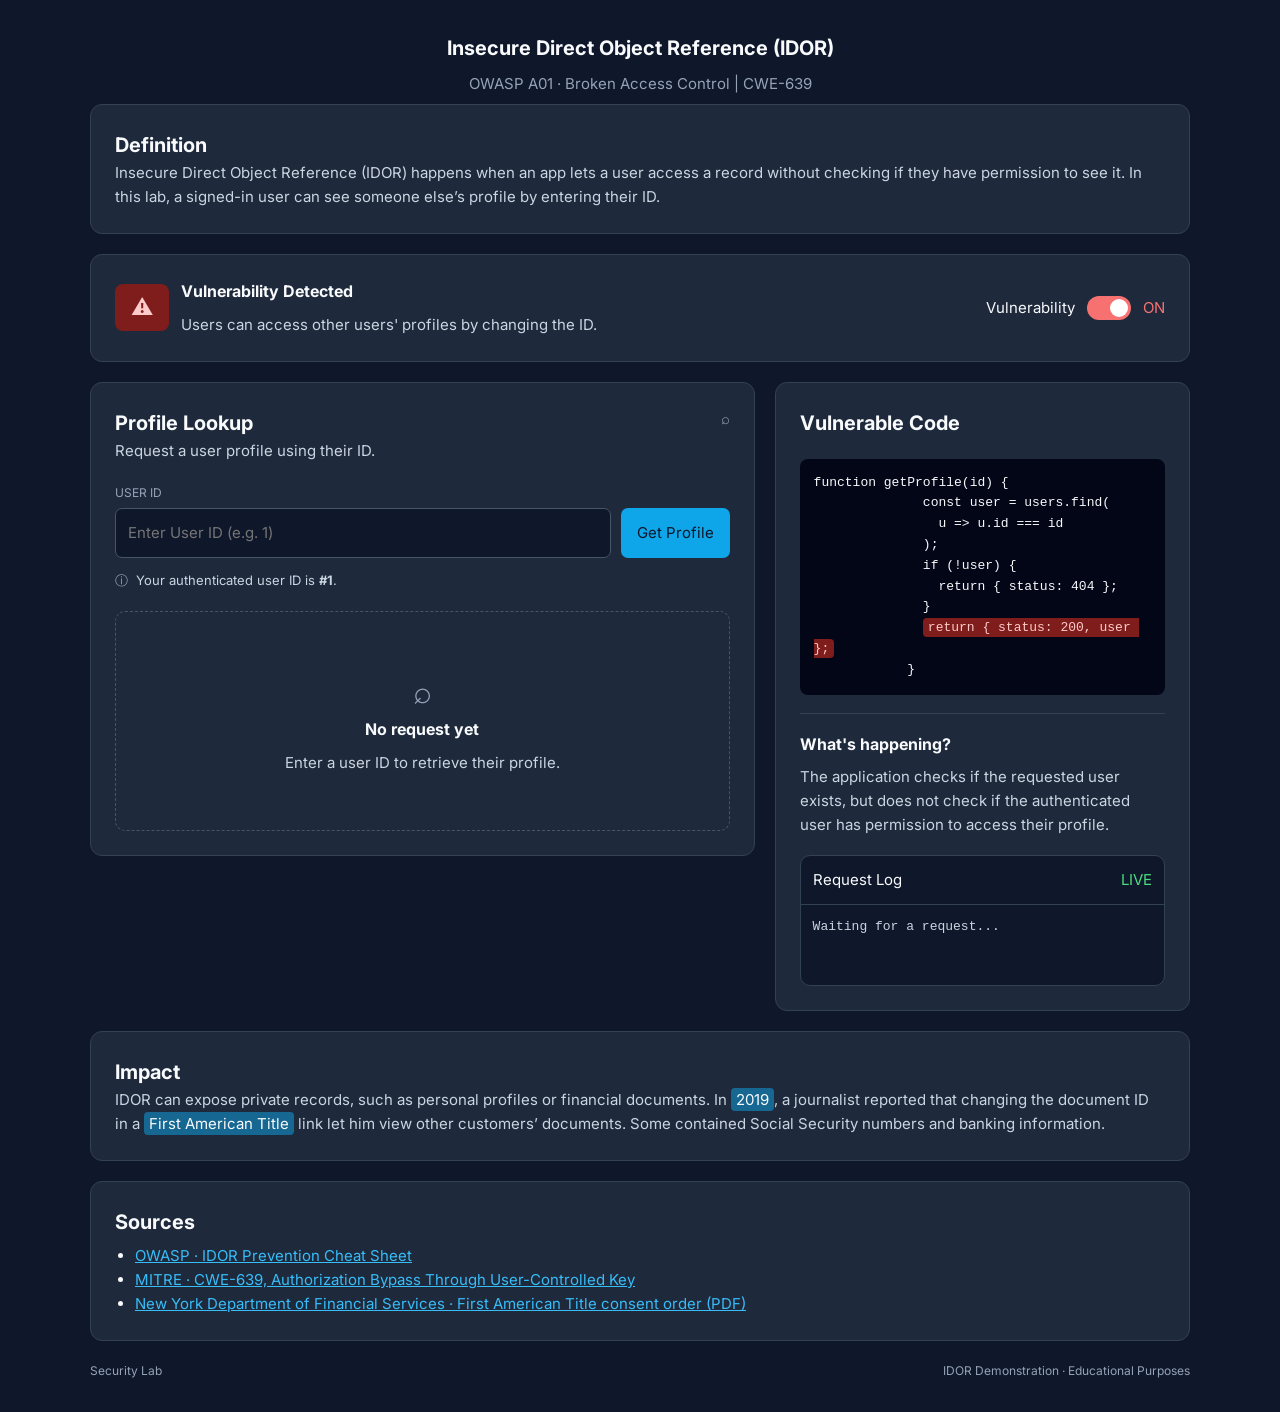
==== commit 921ae5bc: "Add live URL to README" ====
--- a/IDOR/index.html
+++ b/IDOR/index.html
@@ -18,19 +18,20 @@
   </head>
 
   <body>
-        <header class="site-header">
-        <h1>Insecure Direct Object Reference (IDOR)</h1>
-        <p>OWASP A01 · Broken Access Control | CWE-639</p>
-        </header>
+    <header class="site-header">
+      <h1>Insecure Direct Object Reference (IDOR)</h1>
+      <p>OWASP A01 · Broken Access Control | CWE-639</p>
+    </header>
 
     <main class="container">
       <section class="panel" id="definition">
         <h2>Definition</h2>
         <p>
-          Insecure Direct Object Reference (IDOR) happens when an app lets a user
-          access a record without checking if they have permission to see it.
-          In this lab, a signed-in user can see someone else’s profile by entering their ID.
-        </p>             
+          Insecure Direct Object Reference (IDOR) happens when an app lets a
+          user access a record without checking if they have permission to see
+          it. In this lab, a signed-in user can see someone else’s profile by
+          entering their ID.
+        </p>
       </section>
       <section class="status-panel">
         <div class="status-info">
@@ -104,33 +105,27 @@
         </div>
 
         <aside class="info-panel panel">
-          <div class="panel-heading"><h2 id="codeTitle">Vulnerable Code</h2></div>
+          <div class="panel-heading">
+            <h2 id="codeTitle">Vulnerable Code</h2>
+          </div>
           <pre><code>function getProfile(id) {
-  const user = users.find(
-    u =&gt; u.id === id
-  );
-  if (!user) {
-    return { status: 404 };
-  }
-<span id="vulnerableCheck">  const isAuthorized =
-    <mark class="bug">isVulnerable ||</mark> id === AUTHENTICATED_USER_ID;
-  if (!isAuthorized) {
-    return { status: 403 };
-  }
-</span><span id="guard" hidden>  <mark class="fix">if (id !== AUTHENTICATED_USER_ID) {</mark>
-    return { status: 403 };
-  }
-</span>  return { status: 200, user };
-}</code></pre>
+              const user = users.find(
+                u =&gt; u.id === id
+              );
+              if (!user) {
+                return { status: 404 };
+              }
+            <span id="guard" hidden>  <mark class="fix">if (id !== AUTHENTICATED_USER_ID) {</mark>
+                return { status: 403 };
+              }
+            </span><span id="vulnerableCheck">  <mark class="bug">return { status: 200, user };</mark></span><span id="safeReturn" hidden>  return { status: 200, user };</span>
+            }</code></pre>
+
           <div class="divider"></div>
 
           <div class="explanation">
             <h3>What's happening?</h3>
-            <p id="explanationText">
-              The application retrieves profiles based on the supplied ID
-              without checking whether the authenticated user is authorized to
-              access that resource.
-            </p>
+            <p id="explanationText"></p>
           </div>
 
           <div class="request-log">
@@ -146,22 +141,39 @@
         </aside>
       </section>
 
-<!-- Impact -->
-<section id="impact" class="panel">
-    <h2>Impact</h2>
-    <p>
-        IDOR can expose private records, such as personal profiles or financial documents.
-        In <mark>2019</mark>, a journalist reported that changing the document ID in a
-        <mark>First American Title</mark> link let him view other customers’ documents.
-        Some contained Social Security numbers and banking information.
-    </p>
-</section>
+      <!-- Impact -->
+      <section id="impact" class="panel">
+        <h2>Impact</h2>
+        <p>
+          IDOR can expose private records, such as personal profiles or
+          financial documents. In <mark>2019</mark>, a journalist reported that
+          changing the document ID in a <mark>First American Title</mark> link
+          let him view other customers’ documents. Some contained Social
+          Security numbers and banking information.
+        </p>
+      </section>
       <section class="panel" id="sources">
         <h2>Sources</h2>
         <ul>
-          <li><a href="https://cheatsheetseries.owasp.org/cheatsheets/Insecure_Direct_Object_Reference_Prevention_Cheat_Sheet.html">OWASP · IDOR Prevention Cheat Sheet</a></li>
-          <li><a href="https://cwe.mitre.org/data/definitions/639.html">MITRE · CWE-639, Authorization Bypass Through User-Controlled Key</a></li>
-          <li><a href="https://www.dfs.ny.gov/system/files/documents/2024/10/ea20231127_co_first_american.pdf">New York Department of Financial Services · First American Title consent order (PDF)</a></li>
+          <li>
+            <a
+              href="https://cheatsheetseries.owasp.org/cheatsheets/Insecure_Direct_Object_Reference_Prevention_Cheat_Sheet.html"
+              >OWASP · IDOR Prevention Cheat Sheet</a
+            >
+          </li>
+          <li>
+            <a href="https://cwe.mitre.org/data/definitions/639.html"
+              >MITRE · CWE-639, Authorization Bypass Through User-Controlled
+              Key</a
+            >
+          </li>
+          <li>
+            <a
+              href="https://www.dfs.ny.gov/system/files/documents/2024/10/ea20231127_co_first_american.pdf"
+              >New York Department of Financial Services · First American Title
+              consent order (PDF)</a
+            >
+          </li>
         </ul>
       </section>
       <footer>
